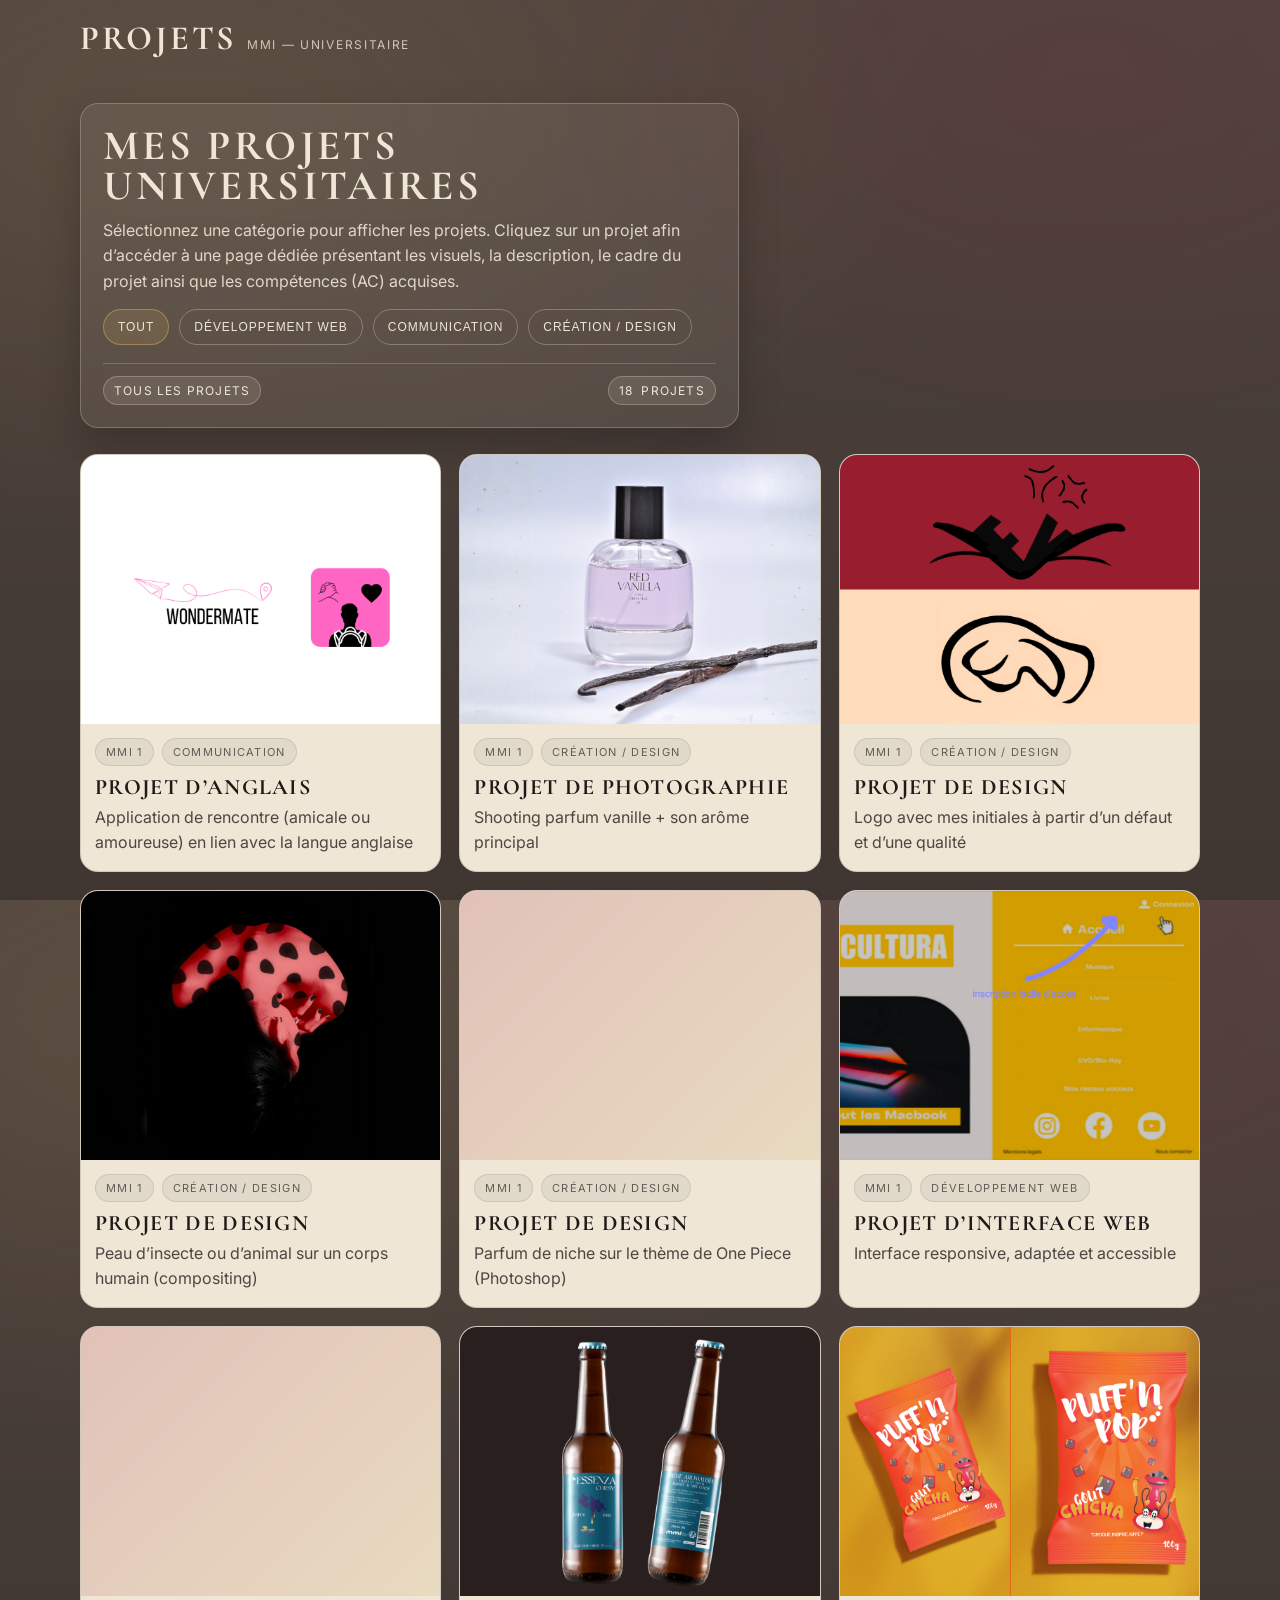
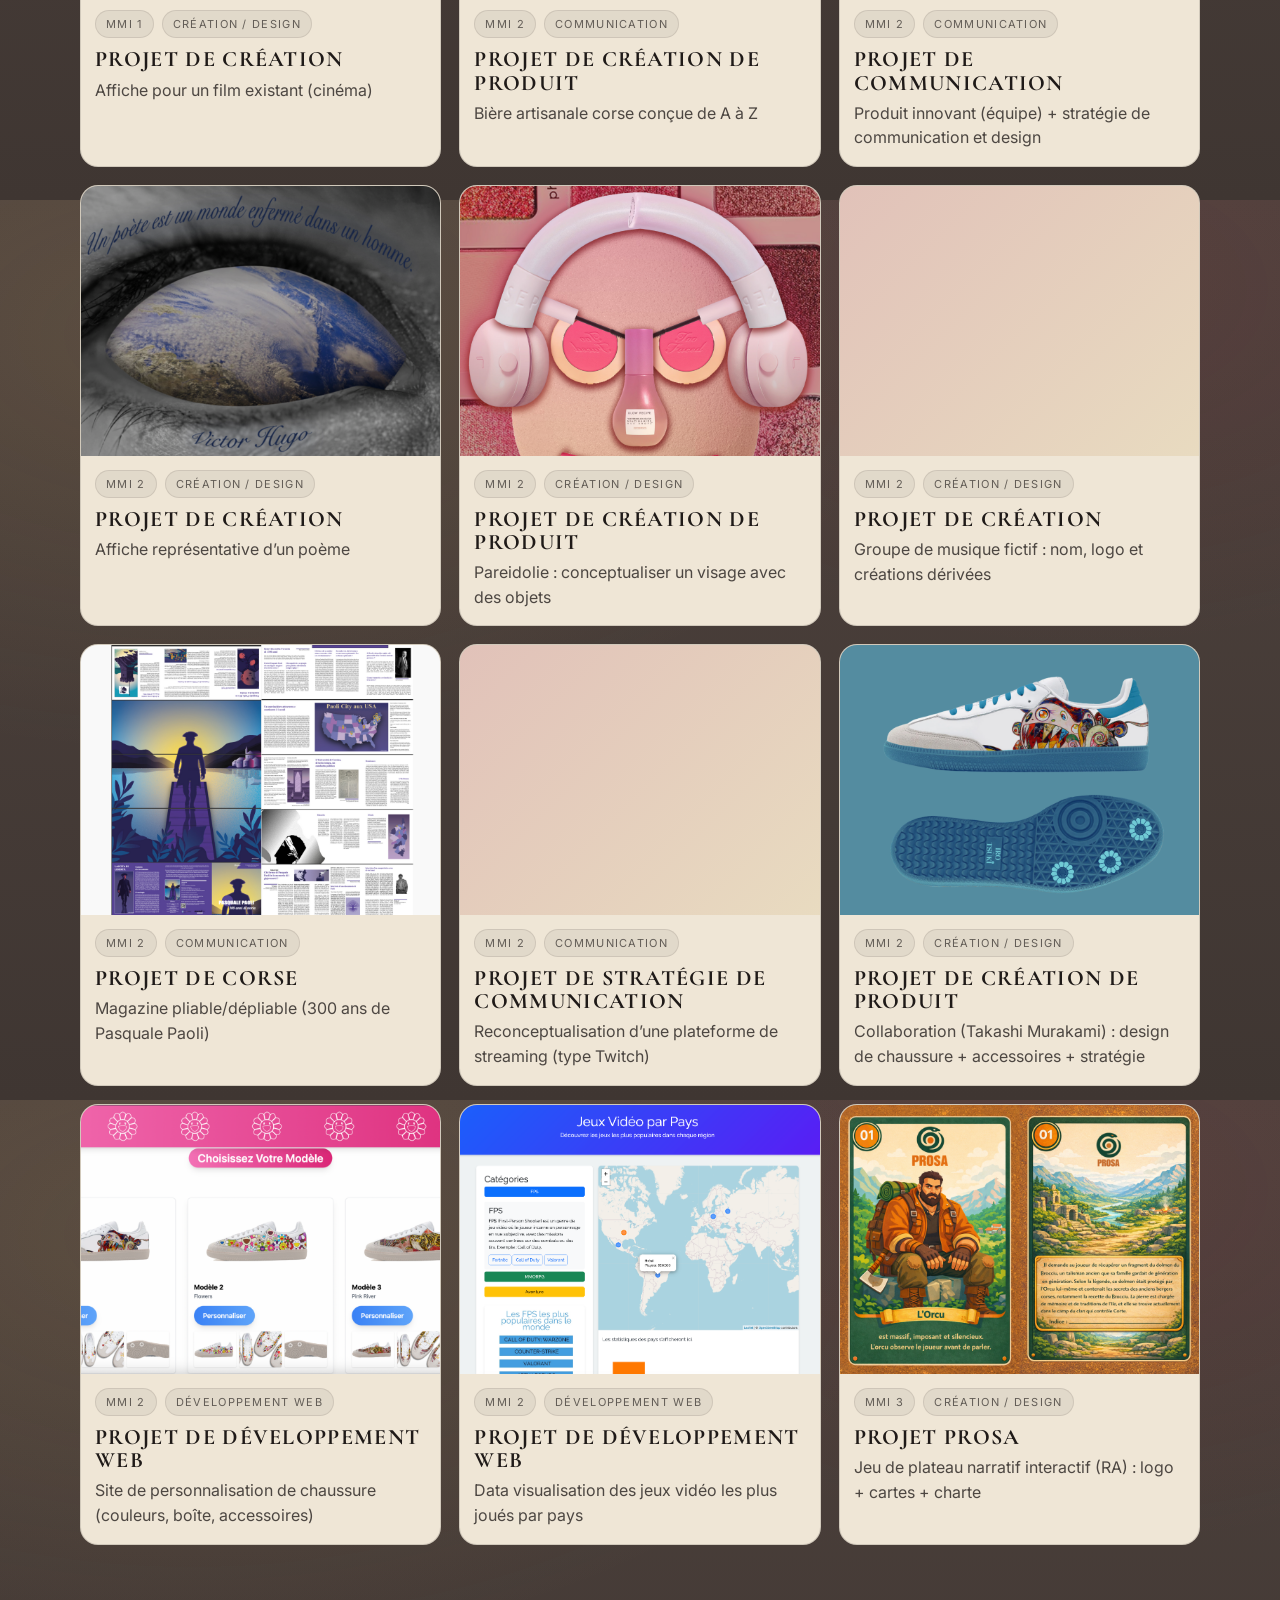
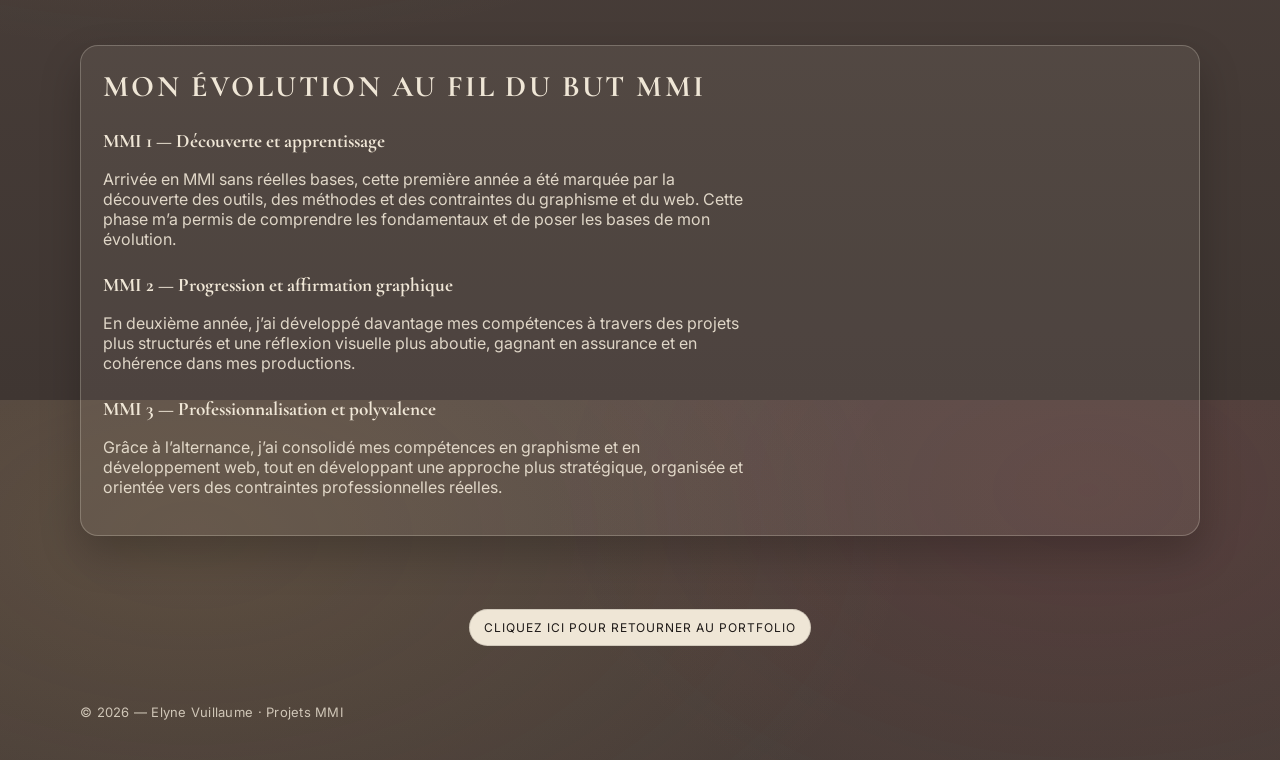
==== index.html @ 0ad83a4f "Add files via upload" ====
<!doctype html>
<html lang="fr">
<head>
  <meta charset="utf-8" />
  <meta name="viewport" content="width=device-width,initial-scale=1" />
  <title>Elyne Vuillaume — Projets universitaires</title>

  <!-- Fonts (proches du rendu du PDF : serif élégante + sans pour le texte) -->
  <link rel="preconnect" href="https://fonts.googleapis.com">
  <link rel="preconnect" href="https://fonts.gstatic.com" crossorigin>
  <link href="https://fonts.googleapis.com/css2?family=Cormorant+Garamond:wght@400;500;600&family=Inter:wght@300;400;500;600&display=swap" rel="stylesheet">

  <link rel="stylesheet" href="css/styles.css" />
</head>
<body>
  <header class="topbar">
    <div class="container">
      <div class="brand">
        <h1 class="brand__title">Projets</h1>
        <div class="brand__tag">MMI — Universitaire</div>
      </div>
    </div>
  </header>

  <main class="container">
    <section class="hero">
      
      <div class="hero__grid">
        <div class="card">
          <div class="panel__pad">
            <h2 class="h1">Mes projets<br/>universitaires</h2>
            <p class="lead">
              Sélectionnez une catégorie pour afficher les projets. Cliquez sur un projet afin d’accéder à une page dédiée présentant les visuels, la description, le cadre du projet ainsi que les compétences (AC) acquises.
            </p>

            <div class="filters" id="filters" aria-label="Filtrer par catégorie"></div>

            <div class="section-title" style="margin-top:18px;">
              <div class="kbd"><span id="currentCat">Tous les projets</span></div>
              <div class="kbd"><span id="count">0</span> projets</div>
            </div>
          </div>
        </div>

        
      
    </section>

    
    <section class="projects">
      <div class="project-cards" id="projectCards" aria-label="Liste des projets"></div>
    </section>

    <section class="evolution">
      <div class="card">
        <div class="panel__pad">
          <h2 class="h2">Mon évolution au fil du BUT MMI</h2>
    
          <div class="evolution-step">
            <h3>MMI 1 — Découverte et apprentissage</h3>
            <p>
              Arrivée en MMI sans réelles bases, cette première année a été marquée par la découverte
              des outils, des méthodes et des contraintes du graphisme et du web. Cette phase m’a
              permis de comprendre les fondamentaux et de poser les bases de mon évolution.
            </p>
          </div>
    
          <div class="evolution-step">
            <h3>MMI 2 — Progression et affirmation graphique</h3>
            <p>
              En deuxième année, j’ai développé davantage mes compétences à travers des projets plus
              structurés et une réflexion visuelle plus aboutie, gagnant en assurance et en cohérence
              dans mes productions.
            </p>
          </div>
    
          <div class="evolution-step">
            <h3>MMI 3 — Professionnalisation et polyvalence</h3>
            <p>
              Grâce à l’alternance, j’ai consolidé mes compétences en graphisme et en développement web,
              tout en développant une approche plus stratégique, organisée et orientée vers des
              contraintes professionnelles réelles.
            </p>
          </div>
    
        </div>
      </div>
    </section>
    
      
  <section style="text-align:center; margin: 80px 0 40px;">
    <a href="https://elynevuillaume.com" target="_blank" rel="noopener noreferrer"
       class="btn btn--paper">
      Cliquez ici pour retourner au portfolio
    </a>
    
  </section>
    <footer class="footer">
      <div>
        © <span id="yearNow"></span> — Elyne Vuillaume · Projets MMI
      </div>
    </footer>
  </main>

  
  
  <script type="module">
    import "./js/main.js";
    document.getElementById("yearNow").textContent = new Date().getFullYear();
  </script>
</body>



</html>
---- css/styles.css ----
/* ===== Design System (inspiré du PDF) ===== */
:root{
  --bg: #4f433e;            /* taupe/brun */
  --bg-2:#3f3632;           /* plus sombre */
  --paper:#efe6d6;          /* beige */
  --paper-2:#e7dcc8;
  --ink:#1f1a18;            /* texte sur beige */
  --ink-soft:#3a312d;
  --line: rgba(239,230,214,.55);
  --line-2: rgba(31,26,24,.18);
  --accent:#a21d35;         /* bordeaux */
  --accent-2:#caa85c;       /* doré doux (petit highlight) */
  --shadow: 0 18px 40px rgba(0,0,0,.22);

  --radius: 18px;
  --radius-sm: 12px;
  --container: 1120px;

  --h-font: "Cormorant Garamond", serif;
  --b-font: "Inter", system-ui, -apple-system, Segoe UI, Roboto, Arial, sans-serif;
}

/* ===== Base ===== */
*{box-sizing:border-box}
html,body{height:100%}
body{
  margin:0;
  font-family:var(--b-font);
  background: radial-gradient(1200px 700px at 15% 15%, rgba(202,168,92,.12), transparent 60%),
              radial-gradient(1000px 650px at 85% 10%, rgba(162,29,53,.10), transparent 55%),
              linear-gradient(180deg, var(--bg), var(--bg-2));
  color: var(--paper);
}

a{color:inherit;text-decoration:none}
a:focus-visible, button:focus-visible, input:focus-visible{
  outline: 2px solid rgba(202,168,92,.8);
  outline-offset: 3px;
  border-radius: 10px;
}

.container{
  width:min(var(--container), calc(100% - 40px));
  margin:0 auto;
}

.topbar{
  padding: 18px 0;
}
.brand{
  display:flex; align-items:baseline; gap:10px;
}
.brand__title{
  font-family: var(--h-font);
  font-size: 34px;
  letter-spacing: .08em;
  text-transform: uppercase;
  margin:0;
}
.brand__tag{
  font-size: 12px;
  opacity:.8;
  letter-spacing:.14em;
  text-transform: uppercase;
}

.hero{
  padding: 26px 0 10px;
}
.hero__grid{
  display:grid;
  grid-template-columns: 1.2fr .8fr;
  gap: 22px;
  align-items: stretch;
}
@media (max-width: 900px){
  .hero__grid{grid-template-columns:1fr}
}

.card{
  background: rgba(239,230,214,.08);
  border: 1px solid rgba(239,230,214,.25);
  border-radius: var(--radius);
  box-shadow: var(--shadow);
  overflow:hidden;
}

.panel{
  background: var(--paper);
  color: var(--ink);
  border-radius: var(--radius);
  box-shadow: var(--shadow);
  border: 1px solid rgba(239,230,214,.18);
}

.panel__pad{padding: 22px}

.h1{
  font-family: var(--h-font);
  margin:0;
  font-size: 42px;
  letter-spacing: .08em;
  text-transform: uppercase;
  line-height: .95;
}
.h2{
  font-family: var(--h-font);
  margin:0;
  font-size: 30px;
  letter-spacing: .08em;
  text-transform: uppercase;
}
.lead{
  margin: 12px 0 0;
  opacity:.9;
  line-height:1.6;
  max-width: 60ch;
}

.kbd{
  display:inline-flex;
  padding: 6px 10px;
  border-radius: 999px;
  background: rgba(239,230,214,.12);
  border: 1px solid rgba(239,230,214,.28);
  font-size: 12px;
  letter-spacing: .10em;
  text-transform: uppercase;
  gap:8px;
  align-items:center;
}

.filters{
  display:flex;
  flex-wrap: wrap;
  gap:10px;
  margin-top: 14px;
}

.btn{
  border: 1px solid rgba(239,230,214,.35);
  background: rgba(239,230,214,.08);
  color: var(--paper);
  padding: 10px 14px;
  border-radius: 999px;
  cursor:pointer;
  letter-spacing:.08em;
  text-transform: uppercase;
  font-size: 12px;
  transition: transform .08s ease, background .2s ease, border-color .2s ease;
}
.btn:hover{transform: translateY(-1px); border-color: rgba(239,230,214,.55)}
.btn--active{
  background: rgba(202,168,92,.16);
  border-color: rgba(202,168,92,.55);
}
.btn--ghost{
  background: transparent;
  border-color: rgba(239,230,214,.3);
}
.btn--paper{
  background: var(--paper);
  color: var(--ink);
  border-color: rgba(31,26,24,.14);
}

.grid{
  display:grid;
  grid-template-columns: repeat(12, 1fr);
  gap: 18px;
  padding: 18px 0 40px;
}

.section-title{
  display:flex;
  align-items:center;
  justify-content: space-between;
  gap: 12px;
  padding-top: 12px;
  border-top: 1px solid rgba(239,230,214,.22);
  margin-top: 14px;
}

.projects{
  grid-column: 1 / -1;
}

.project-cards{
  display:grid;
  grid-template-columns: repeat(3, 1fr);
  gap: 18px;
  margin-top: 16px;
}
@media (max-width: 1050px){
  .project-cards{grid-template-columns: repeat(2, 1fr);}
}
@media (max-width: 640px){
  .project-cards{grid-template-columns: 1fr;}
}

.pcard{
  position:relative;
  display:flex;
  flex-direction:column;
  background: var(--paper);
  border-radius: var(--radius);
  overflow:hidden;
  border: 1px solid rgba(31,26,24,.14);
  transition: transform .12s ease, box-shadow .2s ease;
}
.pcard:hover{transform: translateY(-3px); box-shadow: 0 26px 50px rgba(0,0,0,.25)}
.pcard__img{
  aspect-ratio: 4 / 3;
  background: linear-gradient(135deg, rgba(162,29,53,.18), rgba(202,168,92,.18));
  display:flex;
  align-items:center;
  justify-content:center;
  color: rgba(31,26,24,.55);
  font-size: 12px;
  letter-spacing: .12em;
  text-transform: uppercase;
}
.pcard__img img{
  width:100%; height:100%; object-fit:cover; display:block;
}
.pcard__body{padding: 14px 14px 16px}
.pcard__meta{
  display:flex; gap:8px; flex-wrap:wrap;
  font-size: 11px;
  letter-spacing:.12em;
  text-transform: uppercase;
  color: rgba(31,26,24,.65);
}
.pill{
  display:inline-flex;
  padding: 6px 10px;
  border-radius: 999px;
  background: rgba(31,26,24,.06);
  border: 1px solid rgba(31,26,24,.10);
}
.pcard__title{
  font-family: var(--h-font);
  margin: 10px 0 6px;
  letter-spacing:.06em;
  text-transform: uppercase;
  font-size: 22px;
  line-height:1.05;
  color: var(--ink);
}
.pcard__desc{
  margin:0;
  color: rgba(31,26,24,.78);
  line-height:1.55;
}

.footer{
  padding: 28px 0 40px;
  opacity:.8;
  font-size: 13px;
  letter-spacing:.02em;
}

/* ===== Project page ===== */
.proj-hero{
  display:grid;
  grid-template-columns: 1.1fr .9fr;
  gap: 18px;
  align-items: stretch;
  padding: 8px 0 26px;
}
@media (max-width: 900px){
  .proj-hero{grid-template-columns: 1fr;}
}

.hero-img{
  border-radius: var(--radius);
  overflow:hidden;
  border: 1px solid rgba(239,230,214,.22);
  box-shadow: var(--shadow);
  background: rgba(239,230,214,.08);
}
.hero-img img{
  width:100%;
  height:100%;
  object-fit: cover;
  display:block;
  min-height: 320px;
}
.hero-side{
  display:flex;
  flex-direction:column;
  gap: 14px;
}
.paper-block{
  background: var(--paper);
  color: var(--ink);
  border-radius: var(--radius);
  border: 1px solid rgba(31,26,24,.14);
  box-shadow: var(--shadow);
  padding: 18px;
}
.paper-block h3{
  font-family: var(--h-font);
  margin:0 0 10px;
  letter-spacing:.08em;
  text-transform: uppercase;
}
.paper-block p{
  margin:0;
  color: rgba(31,26,24,.78);
  line-height:1.7;
}

.ac-list{
  display:flex;
  flex-wrap:wrap;
  gap: 10px;
  margin-top: 10px;
}
.ac-chip{
  padding: 10px 12px;
  border-radius: 14px;
  background: rgba(31,26,24,.06);
  border: 1px solid rgba(31,26,24,.10);
  font-size: 13px;
  line-height:1.35;
}
.back-row{
  display:flex;
  align-items:center;
  justify-content: space-between;
  gap: 12px;
  padding-top: 12px;
}
.small-link{
  opacity:.9;
  font-size: 13px;
  letter-spacing:.08em;
  text-transform: uppercase;
}
.small-link:hover{opacity:1}

.notice{
  padding: 12px 14px;
  border-radius: var(--radius-sm);
  border: 1px dashed rgba(239,230,214,.35);
  background: rgba(239,230,214,.06);
  color: rgba(239,230,214,.9);
  line-height:1.6;
}

.evolution {
  margin: 100px 0 60px; /* gros espace avant, plus léger après */
}



.evolution-step {
  margin-top: 24px;
}

.evolution-step h3 {
  font-family: "Cormorant Garamond", serif;
  font-size: 1.2rem;
  margin-bottom: 6px;
}

.evolution-step p {
  max-width: 65ch;
  opacity: 0.9;
}

.back-portfolio {
  text-align: center;
  padding-top: 120px;   /* ← espace AVANT le bouton */
  padding-bottom: 40px; /* espace après */
}
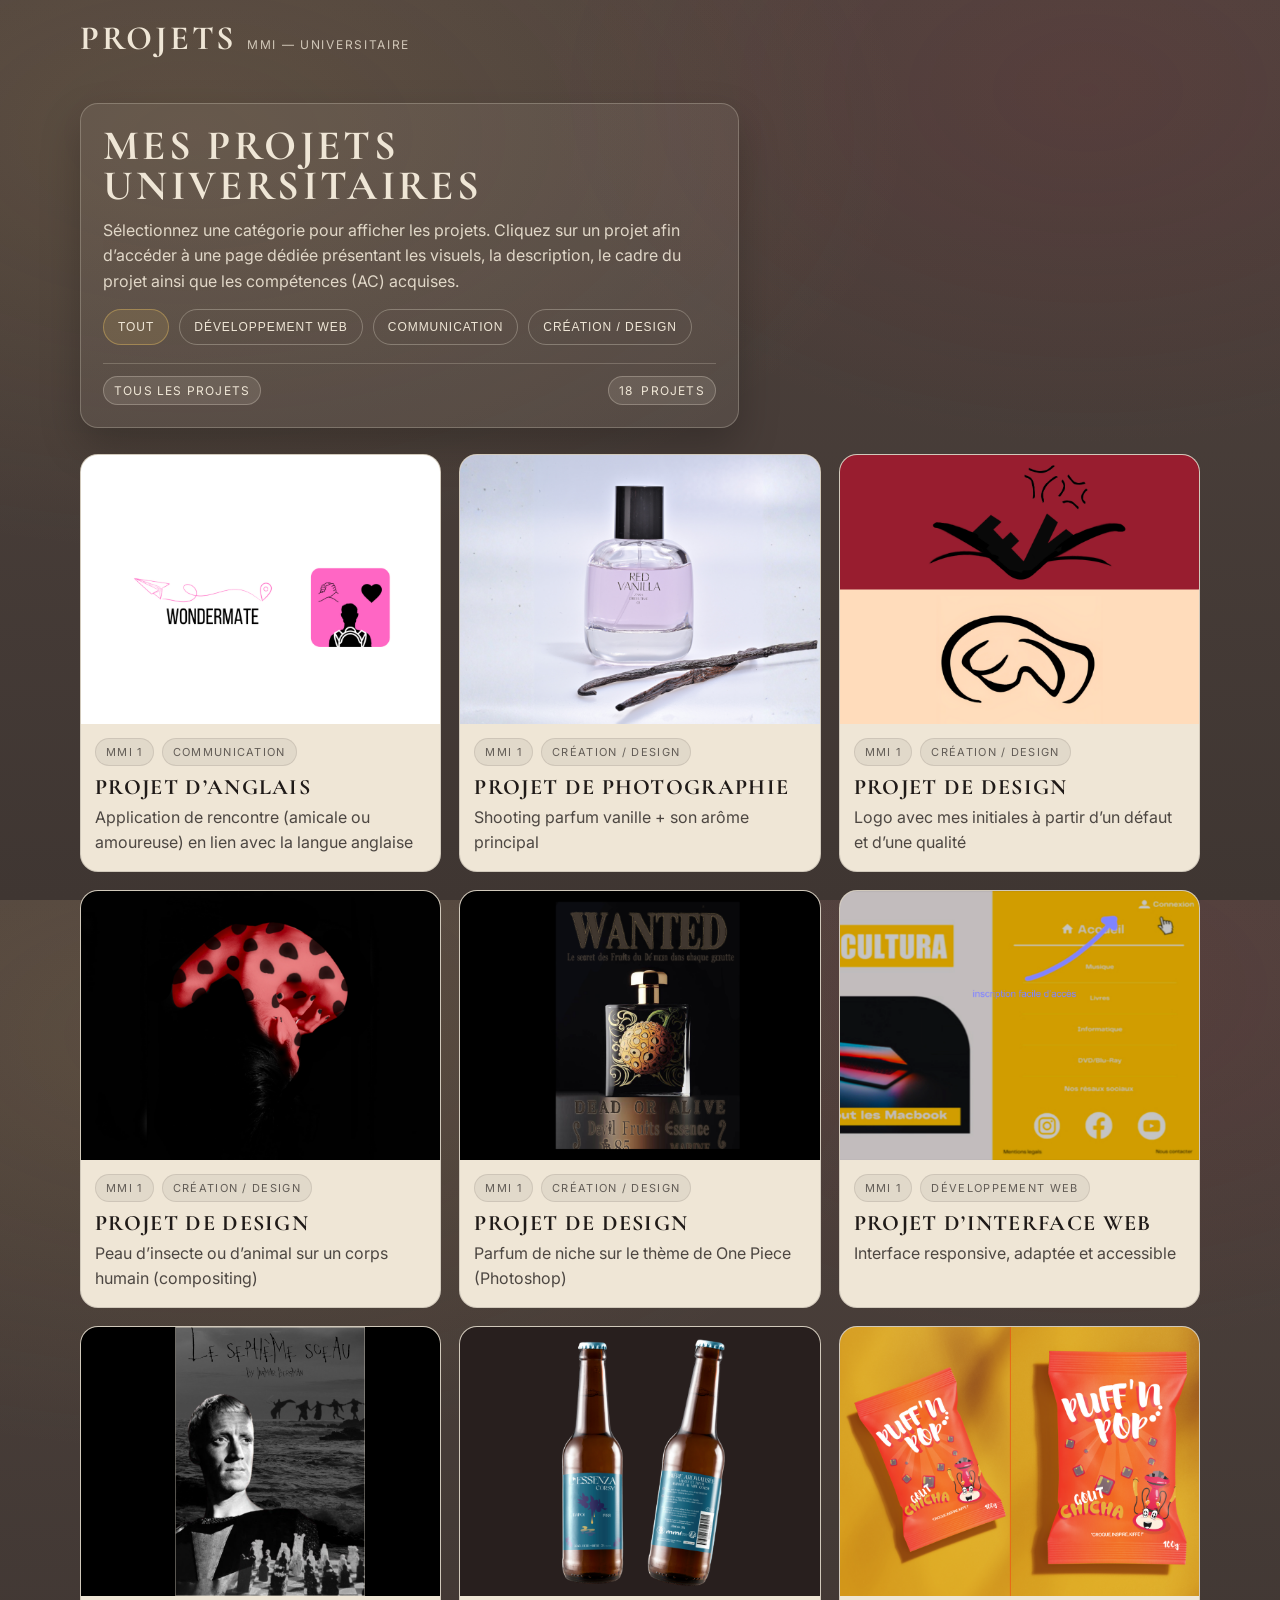
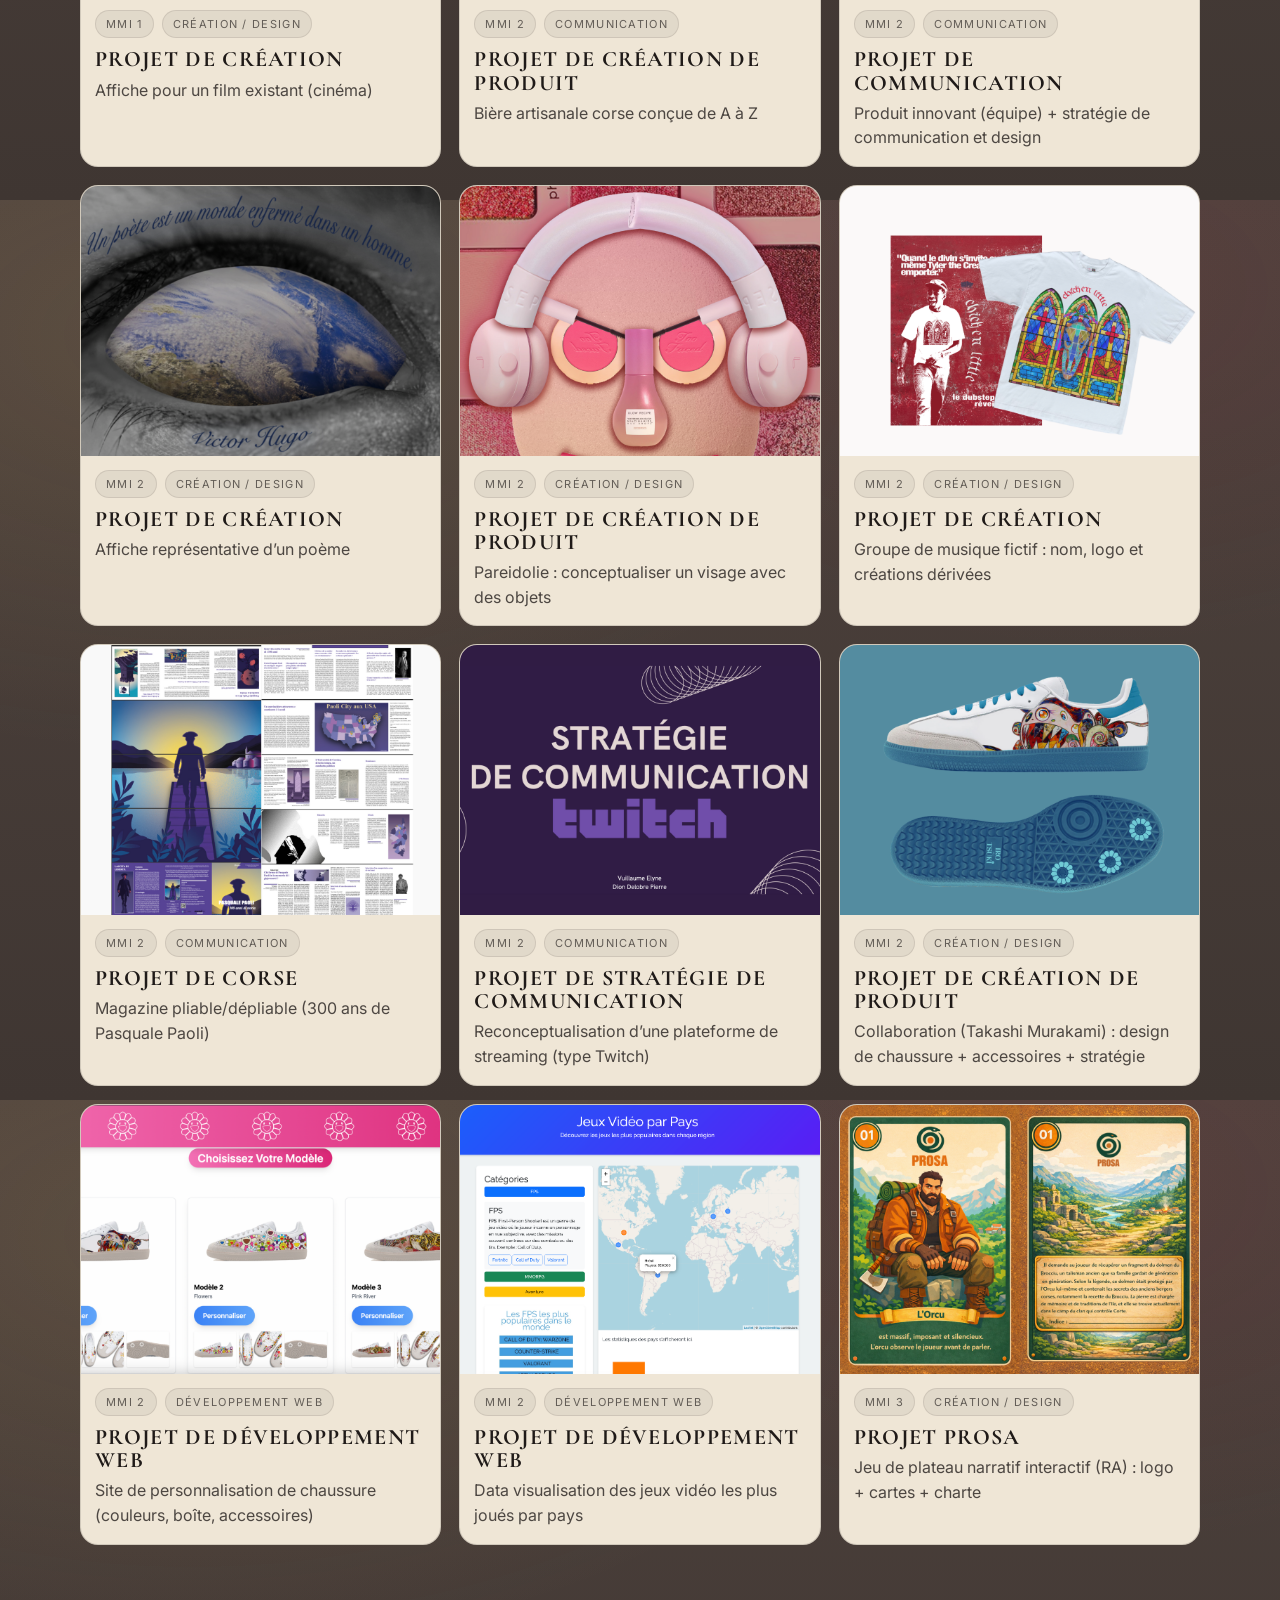
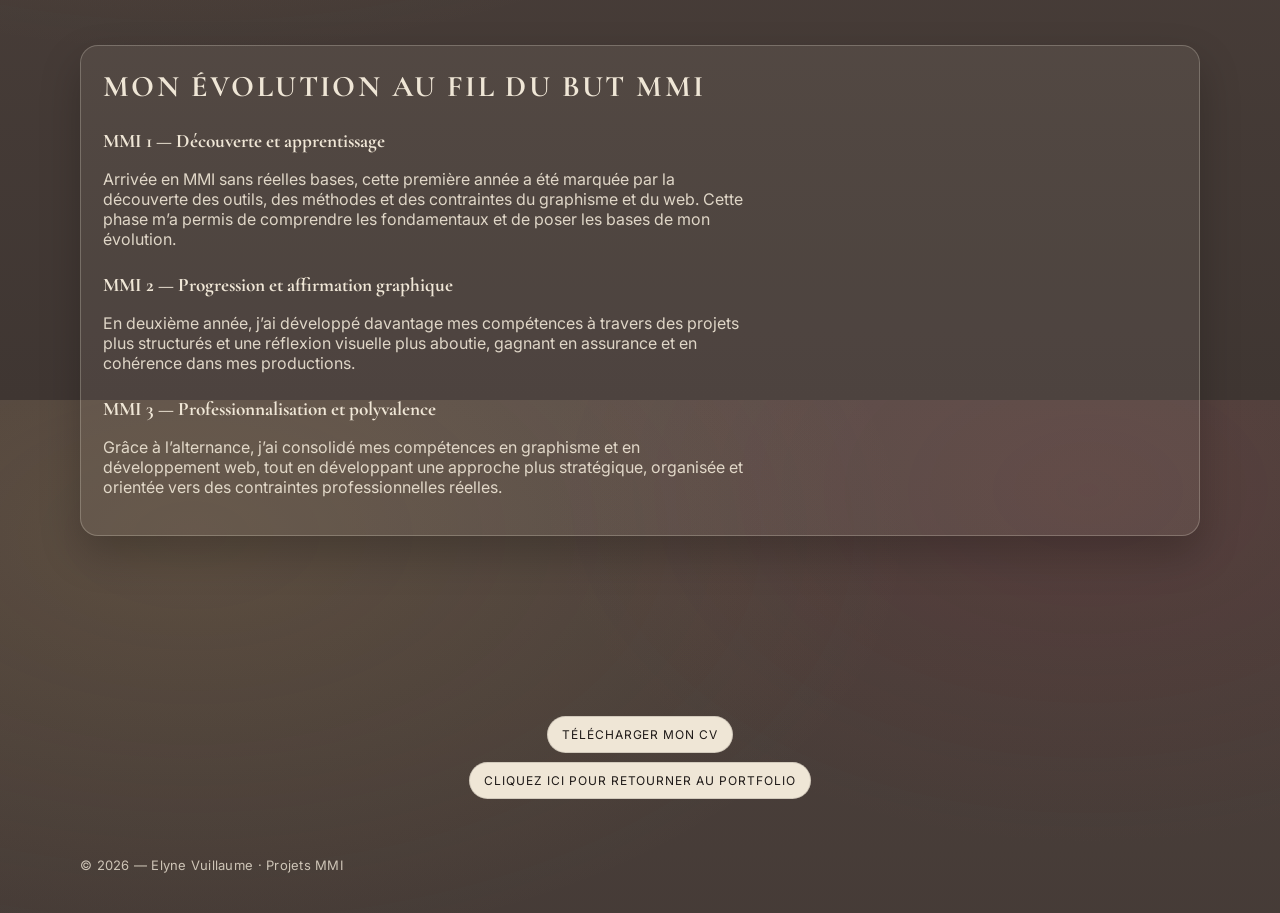
==== commit 8bdb7235: "Add download link for CV and update portfolio link" ====
--- a/index.html
+++ b/index.html
@@ -87,12 +87,23 @@
       </div>
     </section>
     
-      
-  <section style="text-align:center; margin: 80px 0 40px;">
-    <a href="https://elynevuillaume.com" target="_blank" rel="noopener noreferrer"
-       class="btn btn--paper">
-      Cliquez ici pour retourner au portfolio
-    </a>
+  <section class="back-portfolio">
+      <a href="CV.png"
+         download="CV-Elyne-Vuillaume.png"
+         class="btn btn--paper"
+         style="margin-bottom: 16px; display:inline-block;">
+        Télécharger mon CV
+      </a>
+    
+      <br />
+    
+      <a href="https://elynevuillaume.com"
+         target="_blank"
+         rel="noopener noreferrer"
+         class="btn btn--paper">
+        Cliquez ici pour retourner au portfolio
+      </a>
+    </section>
     
   </section>
     <footer class="footer">
